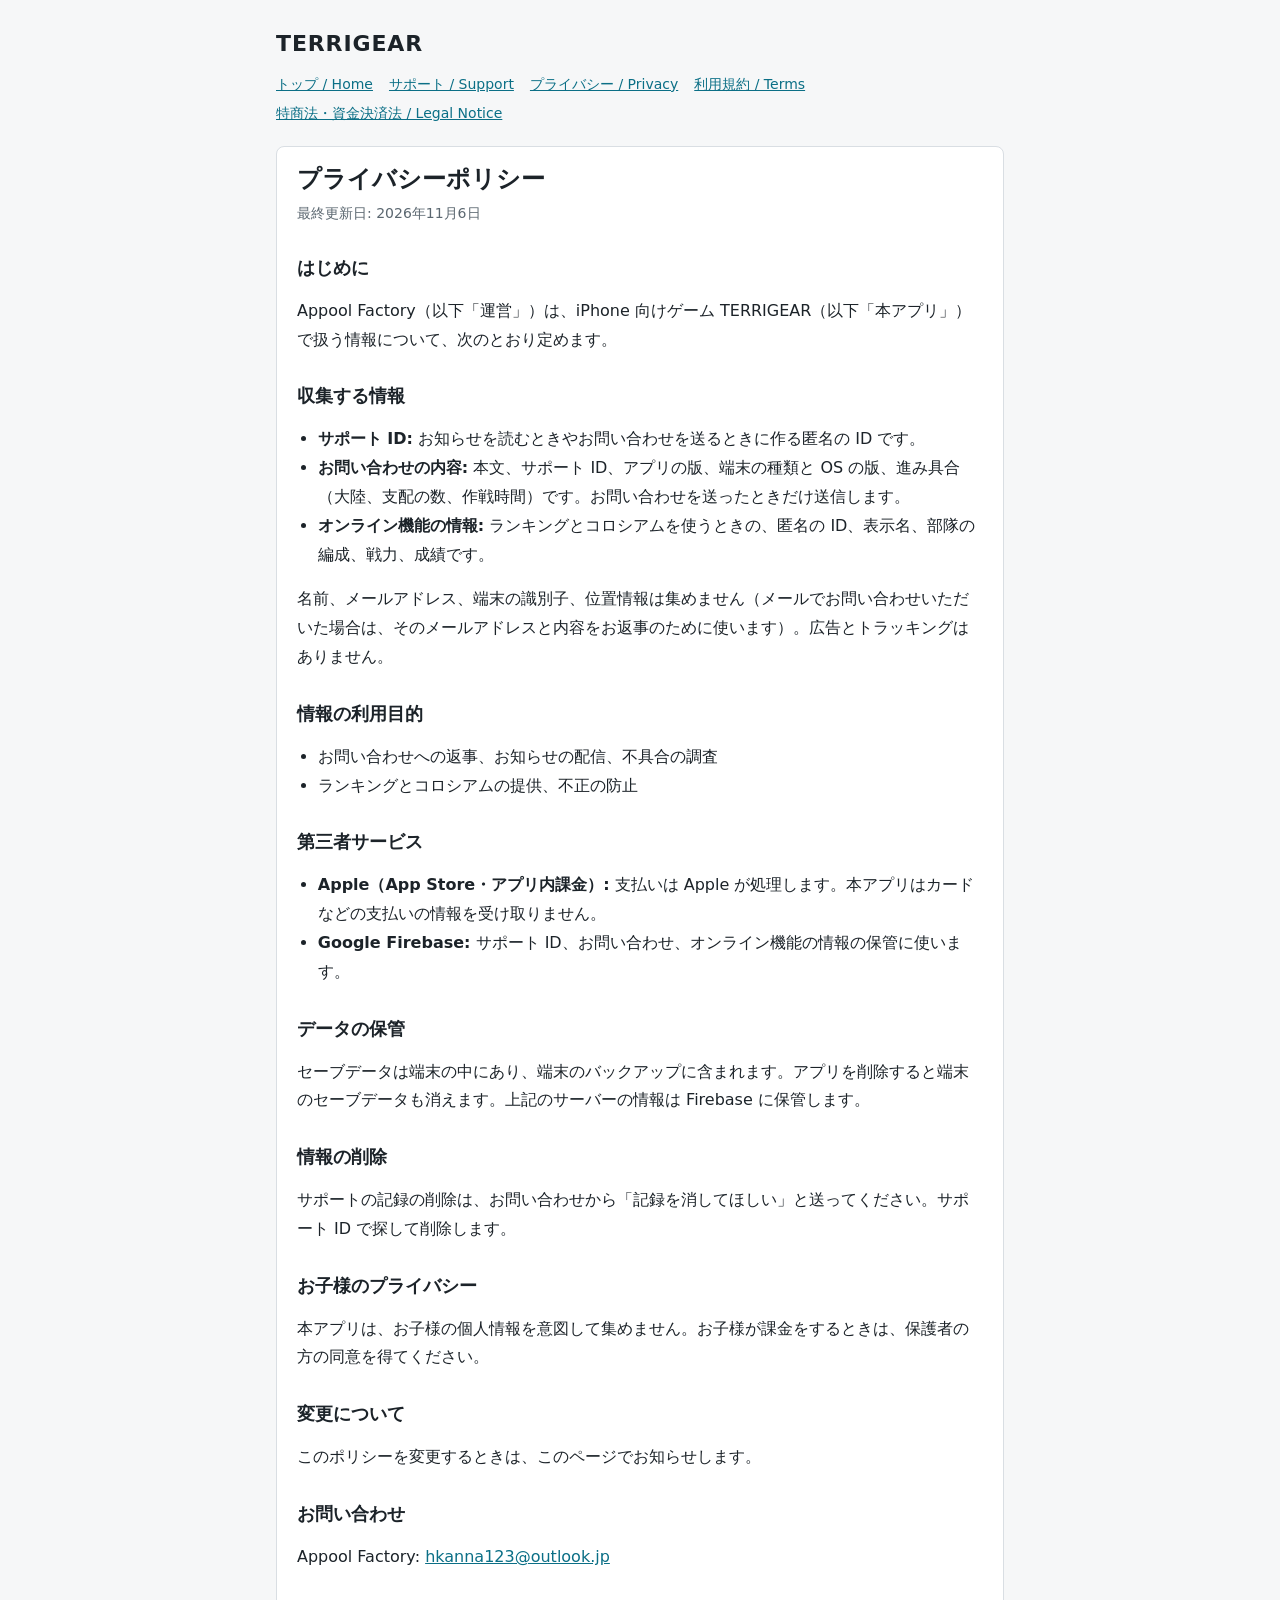
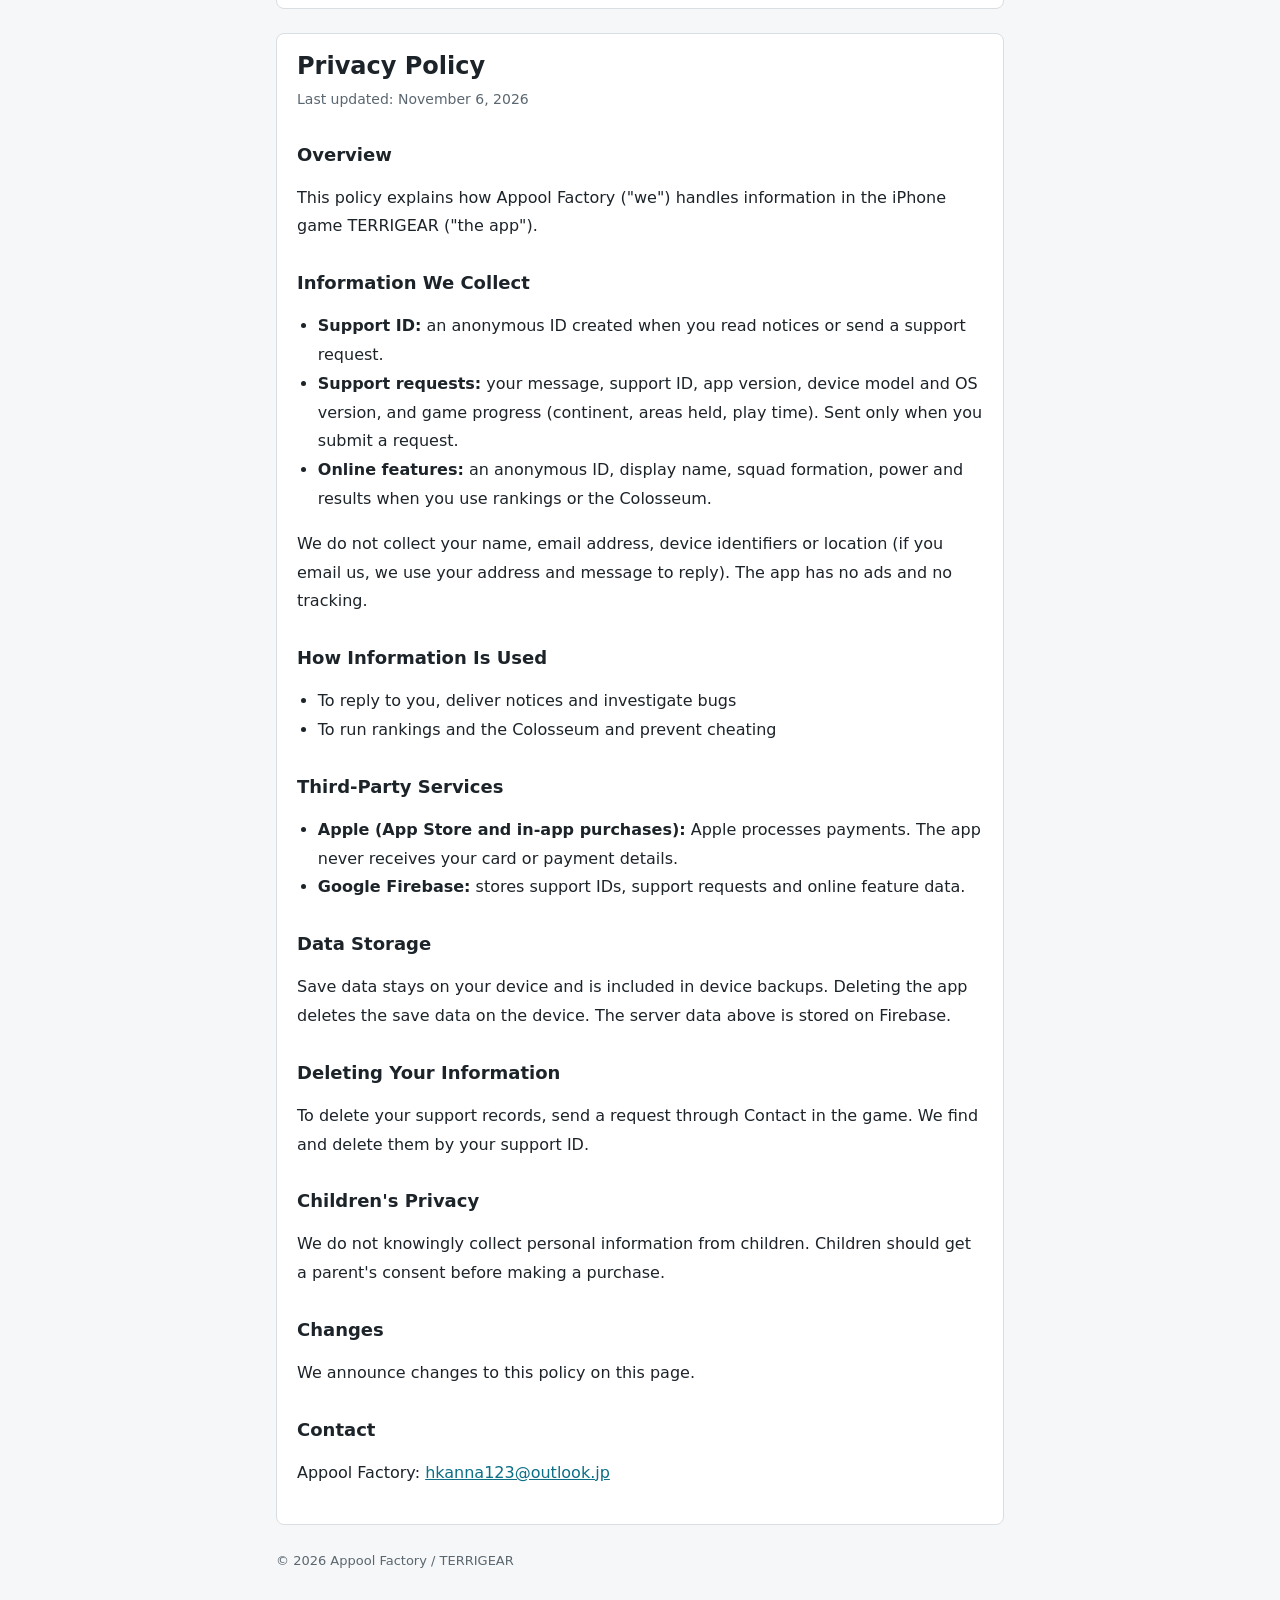
==== privacy.html @ 7643accd "Add privacy policy page in Japanese and English" ====
<!doctype html>
<html lang="ja">
<head>
<meta charset="utf-8">
<meta name="viewport" content="width=device-width, initial-scale=1">
<title>プライバシーポリシー | TERRIGEAR</title>
<link rel="stylesheet" href="style.css">
</head>
<body>
<header>
<a class="brand" href="index.html">TERRIGEAR</a>
<nav><a href="index.html">トップ / Home</a><a href="support.html">サポート / Support</a><a href="privacy.html">プライバシー / Privacy</a><a href="terms.html">利用規約 / Terms</a><a href="commerce.html">特商法・資金決済法 / Legal Notice</a></nav>
</header>
<main>
<section class="lang" lang="ja">
<h1>プライバシーポリシー</h1>
<p class="updated">最終更新日: 2026年11月6日</p>
<h2>はじめに</h2>
<p>Appool Factory（以下「運営」）は、iPhone 向けゲーム TERRIGEAR（以下「本アプリ」）で扱う情報について、次のとおり定めます。</p>
<h2>収集する情報</h2>
<ul>
<li><strong>サポート ID:</strong> お知らせを読むときやお問い合わせを送るときに作る匿名の ID です。</li>
<li><strong>お問い合わせの内容:</strong> 本文、サポート ID、アプリの版、端末の種類と OS の版、進み具合（大陸、支配の数、作戦時間）です。お問い合わせを送ったときだけ送信します。</li>
<li><strong>オンライン機能の情報:</strong> ランキングとコロシアムを使うときの、匿名の ID、表示名、部隊の編成、戦力、成績です。</li>
</ul>
<p>名前、メールアドレス、端末の識別子、位置情報は集めません（メールでお問い合わせいただいた場合は、そのメールアドレスと内容をお返事のために使います）。広告とトラッキングはありません。</p>
<h2>情報の利用目的</h2>
<ul>
<li>お問い合わせへの返事、お知らせの配信、不具合の調査</li>
<li>ランキングとコロシアムの提供、不正の防止</li>
</ul>
<h2>第三者サービス</h2>
<ul>
<li><strong>Apple（App Store・アプリ内課金）:</strong> 支払いは Apple が処理します。本アプリはカードなどの支払いの情報を受け取りません。</li>
<li><strong>Google Firebase:</strong> サポート ID、お問い合わせ、オンライン機能の情報の保管に使います。</li>
</ul>
<h2>データの保管</h2>
<p>セーブデータは端末の中にあり、端末のバックアップに含まれます。アプリを削除すると端末のセーブデータも消えます。上記のサーバーの情報は Firebase に保管します。</p>
<h2>情報の削除</h2>
<p>サポートの記録の削除は、お問い合わせから「記録を消してほしい」と送ってください。サポート ID で探して削除します。</p>
<h2>お子様のプライバシー</h2>
<p>本アプリは、お子様の個人情報を意図して集めません。お子様が課金をするときは、保護者の方の同意を得てください。</p>
<h2>変更について</h2>
<p>このポリシーを変更するときは、このページでお知らせします。</p>
<h2>お問い合わせ</h2>
<p>Appool Factory: <a href="mailto:hkanna123@outlook.jp">hkanna123@outlook.jp</a></p>
</section>
<section class="lang" lang="en">
<h1>Privacy Policy</h1>
<p class="updated">Last updated: November 6, 2026</p>
<h2>Overview</h2>
<p>This policy explains how Appool Factory ("we") handles information in the iPhone game TERRIGEAR ("the app").</p>
<h2>Information We Collect</h2>
<ul>
<li><strong>Support ID:</strong> an anonymous ID created when you read notices or send a support request.</li>
<li><strong>Support requests:</strong> your message, support ID, app version, device model and OS version, and game progress (continent, areas held, play time). Sent only when you submit a request.</li>
<li><strong>Online features:</strong> an anonymous ID, display name, squad formation, power and results when you use rankings or the Colosseum.</li>
</ul>
<p>We do not collect your name, email address, device identifiers or location (if you email us, we use your address and message to reply). The app has no ads and no tracking.</p>
<h2>How Information Is Used</h2>
<ul>
<li>To reply to you, deliver notices and investigate bugs</li>
<li>To run rankings and the Colosseum and prevent cheating</li>
</ul>
<h2>Third-Party Services</h2>
<ul>
<li><strong>Apple (App Store and in-app purchases):</strong> Apple processes payments. The app never receives your card or payment details.</li>
<li><strong>Google Firebase:</strong> stores support IDs, support requests and online feature data.</li>
</ul>
<h2>Data Storage</h2>
<p>Save data stays on your device and is included in device backups. Deleting the app deletes the save data on the device. The server data above is stored on Firebase.</p>
<h2>Deleting Your Information</h2>
<p>To delete your support records, send a request through Contact in the game. We find and delete them by your support ID.</p>
<h2>Children's Privacy</h2>
<p>We do not knowingly collect personal information from children. Children should get a parent's consent before making a purchase.</p>
<h2>Changes</h2>
<p>We announce changes to this policy on this page.</p>
<h2>Contact</h2>
<p>Appool Factory: <a href="mailto:hkanna123@outlook.jp">hkanna123@outlook.jp</a></p>
</section>
</main>
<footer>© 2026 Appool Factory / TERRIGEAR</footer>
</body>
</html>
---- style.css ----
:root { --bg: #f6f7f8; --panel: #ffffff; --ink: #1c2329; --muted: #5b6770; --line: #d9dee3; --accent: #0b6f86; color-scheme: light dark; }
@media (prefers-color-scheme: dark) { :root { --bg: #12171c; --panel: #1b2229; --ink: #e6ebef; --muted: #9aa8b4; --line: #303b45; --accent: #5fd3e6; } }
* { box-sizing: border-box; }
body { margin: 0; background: var(--bg); color: var(--ink); font: 16px/1.8 "Hiragino Sans", "Yu Gothic", "Noto Sans JP", system-ui, sans-serif; }
header, main, footer { max-width: 760px; margin: 0 auto; padding: 0 16px; }
header { padding-top: 24px; }
.brand { font-weight: 700; font-size: 22px; letter-spacing: .04em; color: var(--ink); text-decoration: none; }
nav { display: flex; flex-wrap: wrap; gap: 4px 16px; margin: 8px 0 20px; font-size: 14px; }
a { color: var(--accent); }
h1 { font-size: 24px; line-height: 1.4; margin: 8px 0 4px; }
h2 { font-size: 18px; line-height: 1.5; margin: 28px 0 6px; }
.updated { color: var(--muted); font-size: 14px; margin: 0 0 16px; }
section.lang { background: var(--panel); border: 1px solid var(--line); border-radius: 8px; padding: 8px 20px 20px; margin-bottom: 24px; }
ul, ol { padding-left: 1.3em; }
table { width: 100%; border-collapse: collapse; font-size: 15px; margin: 8px 0 16px; }
th, td { border: 1px solid var(--line); padding: 8px 10px; text-align: left; vertical-align: top; }
th { width: 34%; font-weight: 600; }
footer { color: var(--muted); font-size: 13px; padding-bottom: 32px; }
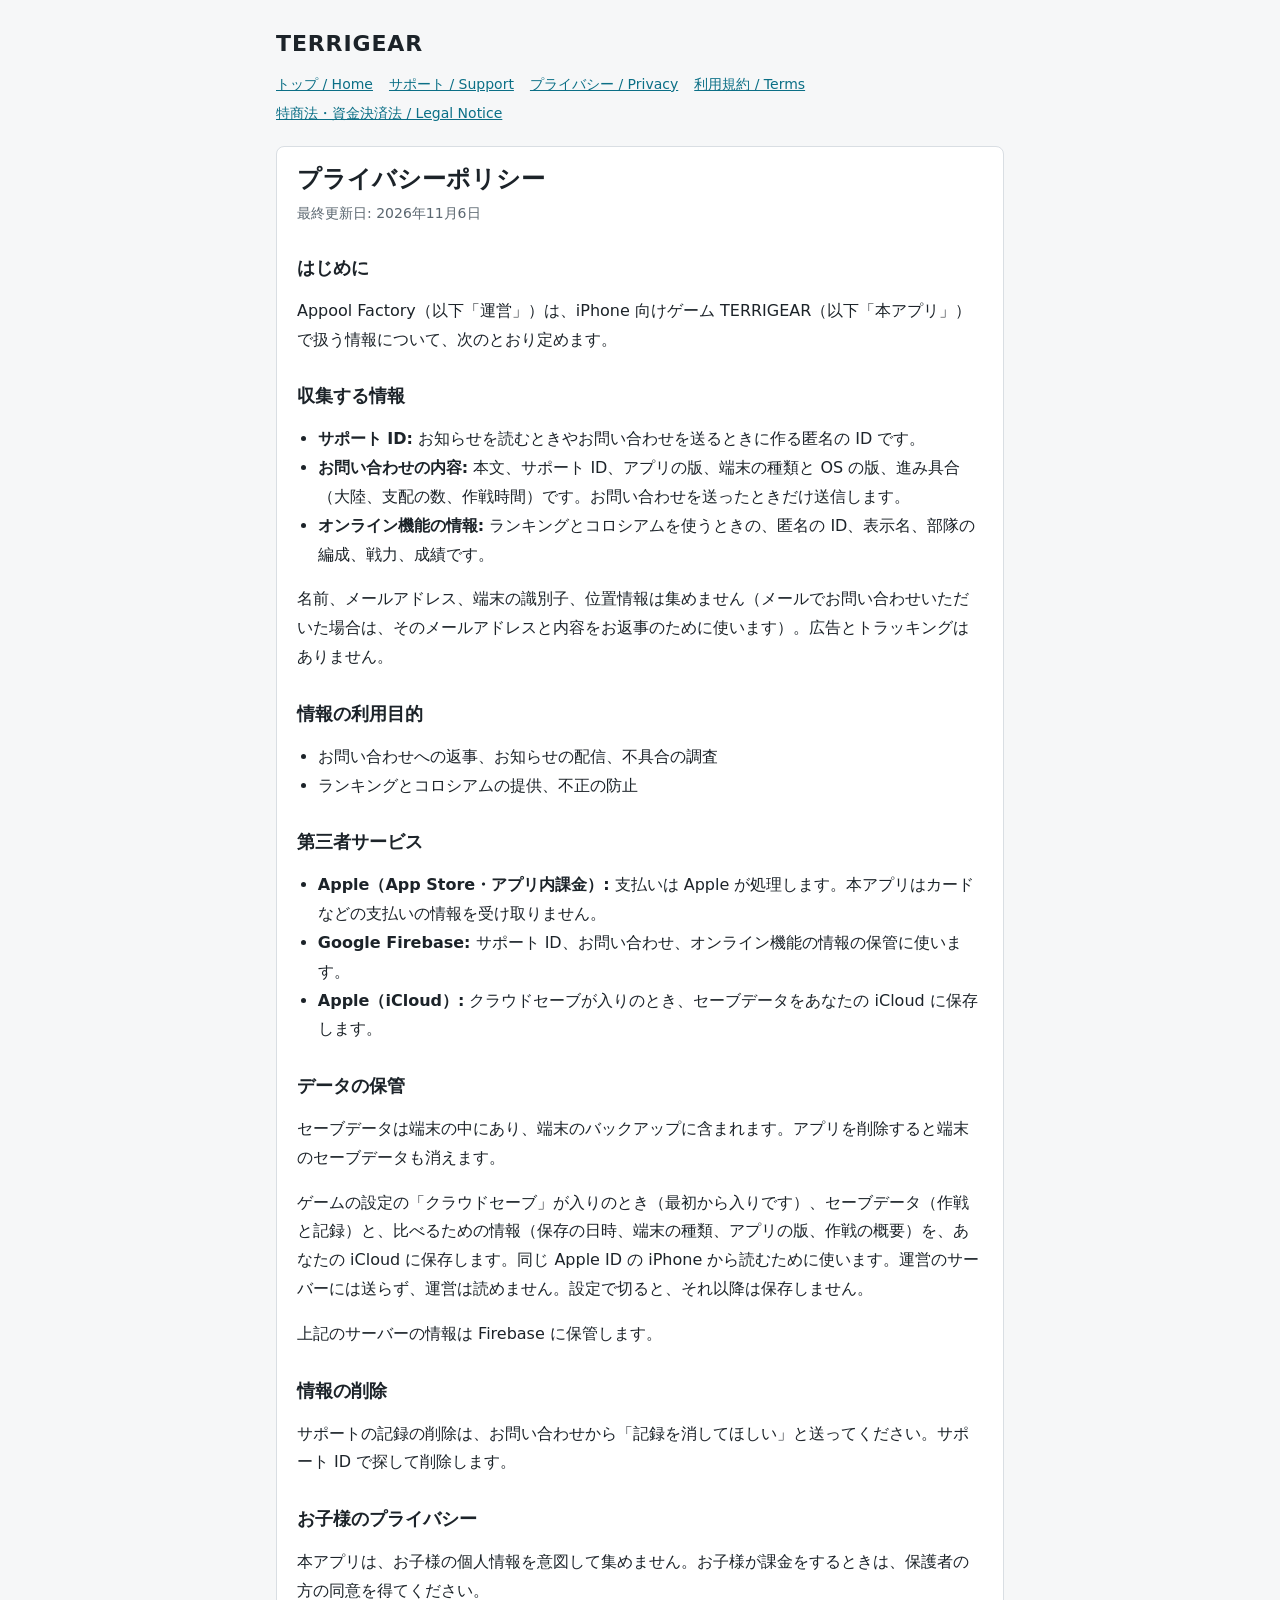
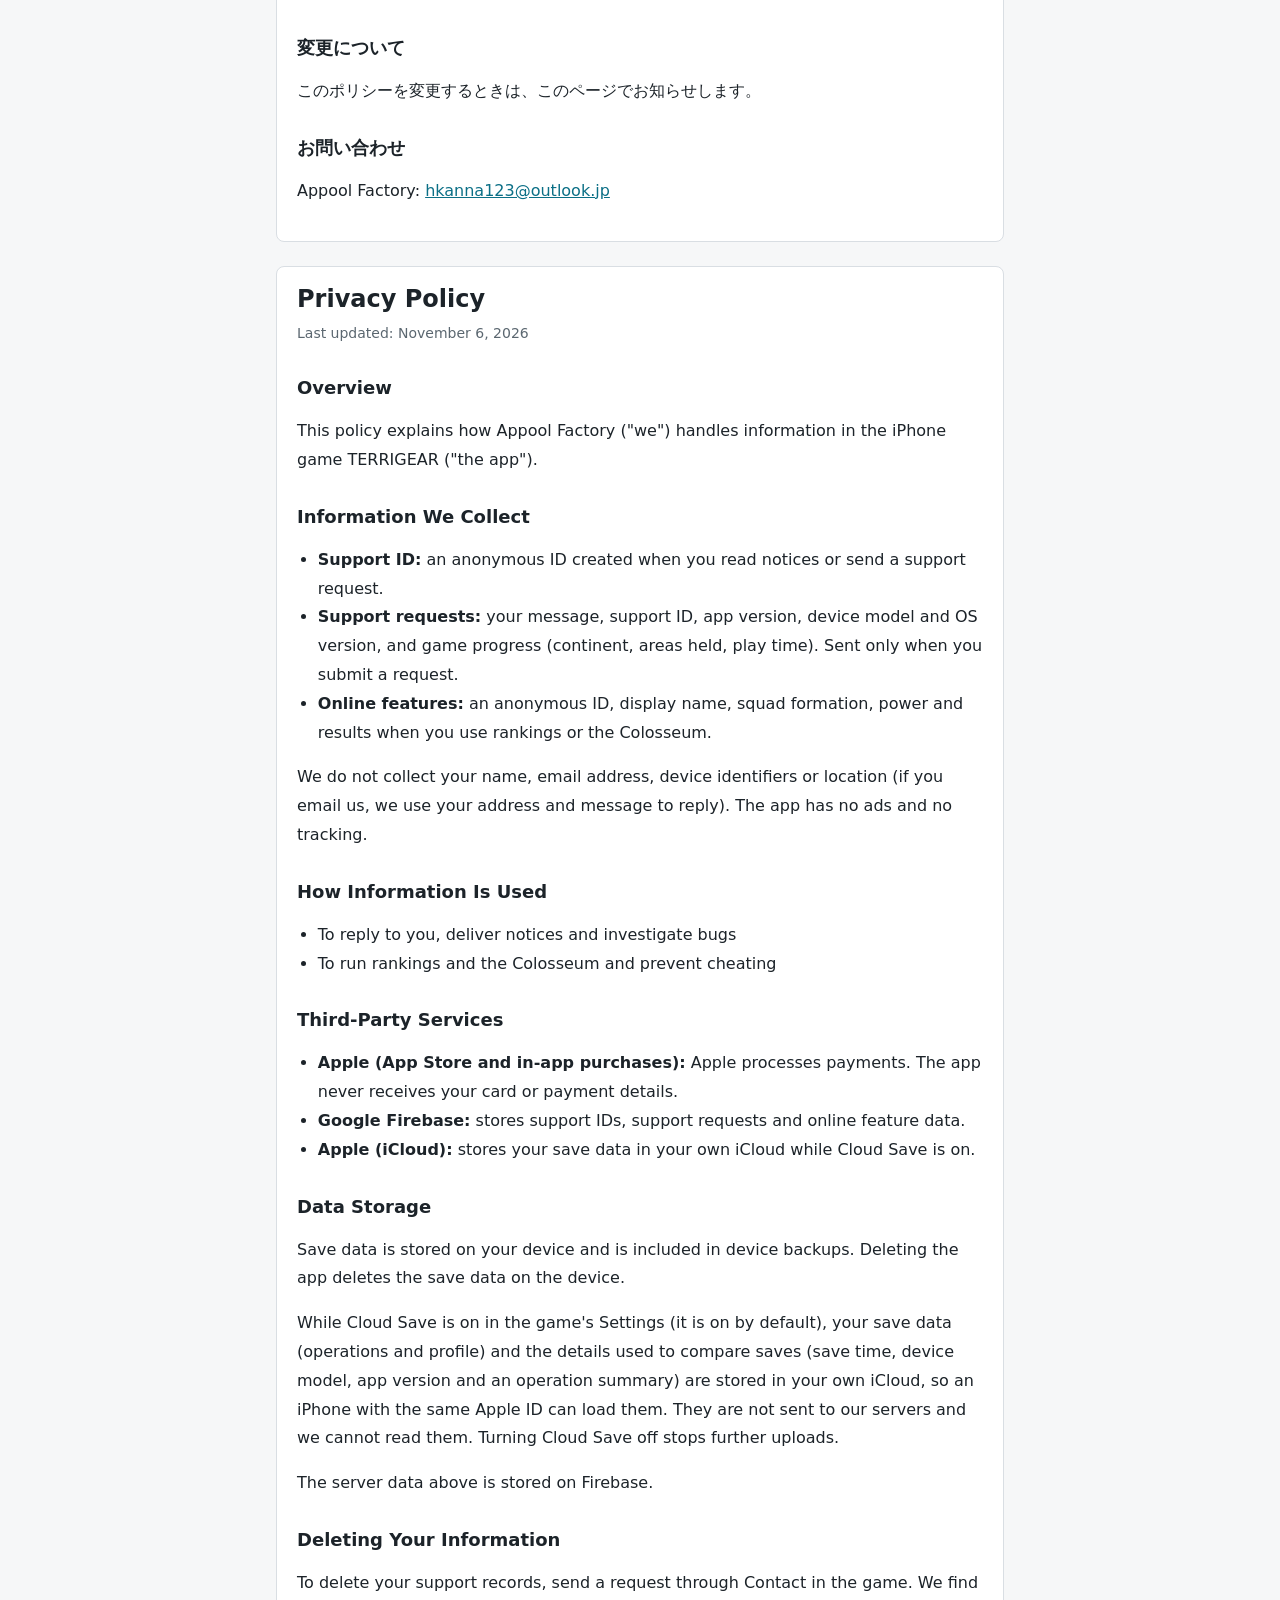
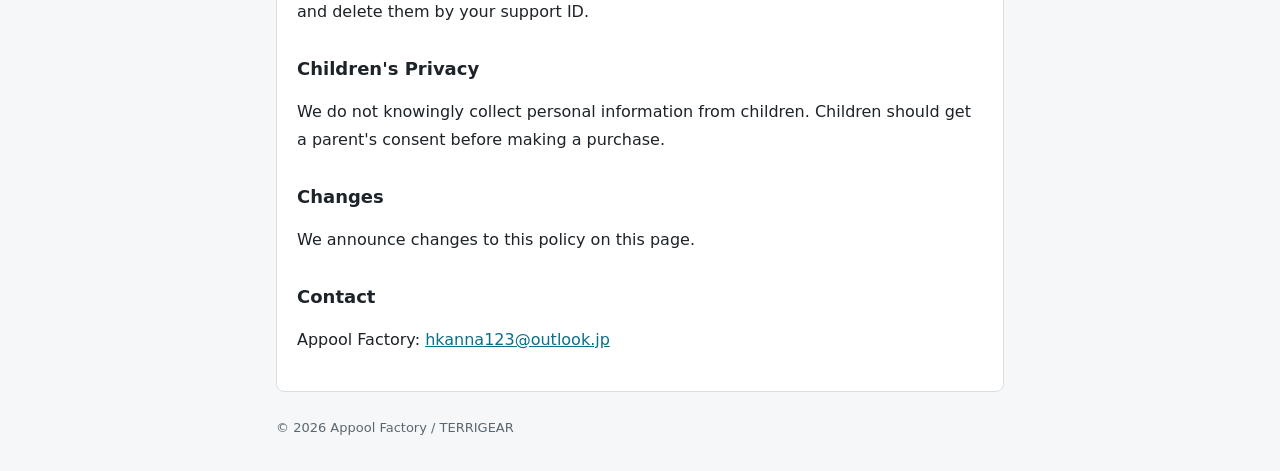
==== commit 34b89937: "Add iCloud save data information to privacy policy Updated privacy policy to include iCloud save dat" ====
--- a/privacy.html
+++ b/privacy.html
@@ -33,9 +33,12 @@
 <ul>
 <li><strong>Apple（App Store・アプリ内課金）:</strong> 支払いは Apple が処理します。本アプリはカードなどの支払いの情報を受け取りません。</li>
 <li><strong>Google Firebase:</strong> サポート ID、お問い合わせ、オンライン機能の情報の保管に使います。</li>
+<li><strong>Apple（iCloud）:</strong> クラウドセーブが入りのとき、セーブデータをあなたの iCloud に保存します。</li>
 </ul>
 <h2>データの保管</h2>
-<p>セーブデータは端末の中にあり、端末のバックアップに含まれます。アプリを削除すると端末のセーブデータも消えます。上記のサーバーの情報は Firebase に保管します。</p>
+<p>セーブデータは端末の中にあり、端末のバックアップに含まれます。アプリを削除すると端末のセーブデータも消えます。</p>
+<p>ゲームの設定の「クラウドセーブ」が入りのとき（最初から入りです）、セーブデータ（作戦と記録）と、比べるための情報（保存の日時、端末の種類、アプリの版、作戦の概要）を、あなたの iCloud に保存します。同じ Apple ID の iPhone から読むために使います。運営のサーバーには送らず、運営は読めません。設定で切ると、それ以降は保存しません。</p>
+<p>上記のサーバーの情報は Firebase に保管します。</p>
 <h2>情報の削除</h2>
 <p>サポートの記録の削除は、お問い合わせから「記録を消してほしい」と送ってください。サポート ID で探して削除します。</p>
 <h2>お子様のプライバシー</h2>
@@ -66,9 +69,12 @@
 <ul>
 <li><strong>Apple (App Store and in-app purchases):</strong> Apple processes payments. The app never receives your card or payment details.</li>
 <li><strong>Google Firebase:</strong> stores support IDs, support requests and online feature data.</li>
+<li><strong>Apple (iCloud):</strong> stores your save data in your own iCloud while Cloud Save is on.</li>
 </ul>
 <h2>Data Storage</h2>
-<p>Save data stays on your device and is included in device backups. Deleting the app deletes the save data on the device. The server data above is stored on Firebase.</p>
+<p>Save data is stored on your device and is included in device backups. Deleting the app deletes the save data on the device.</p>
+<p>While Cloud Save is on in the game's Settings (it is on by default), your save data (operations and profile) and the details used to compare saves (save time, device model, app version and an operation summary) are stored in your own iCloud, so an iPhone with the same Apple ID can load them. They are not sent to our servers and we cannot read them. Turning Cloud Save off stops further uploads.</p>
+<p>The server data above is stored on Firebase.</p>
 <h2>Deleting Your Information</h2>
 <p>To delete your support records, send a request through Contact in the game. We find and delete them by your support ID.</p>
 <h2>Children's Privacy</h2>
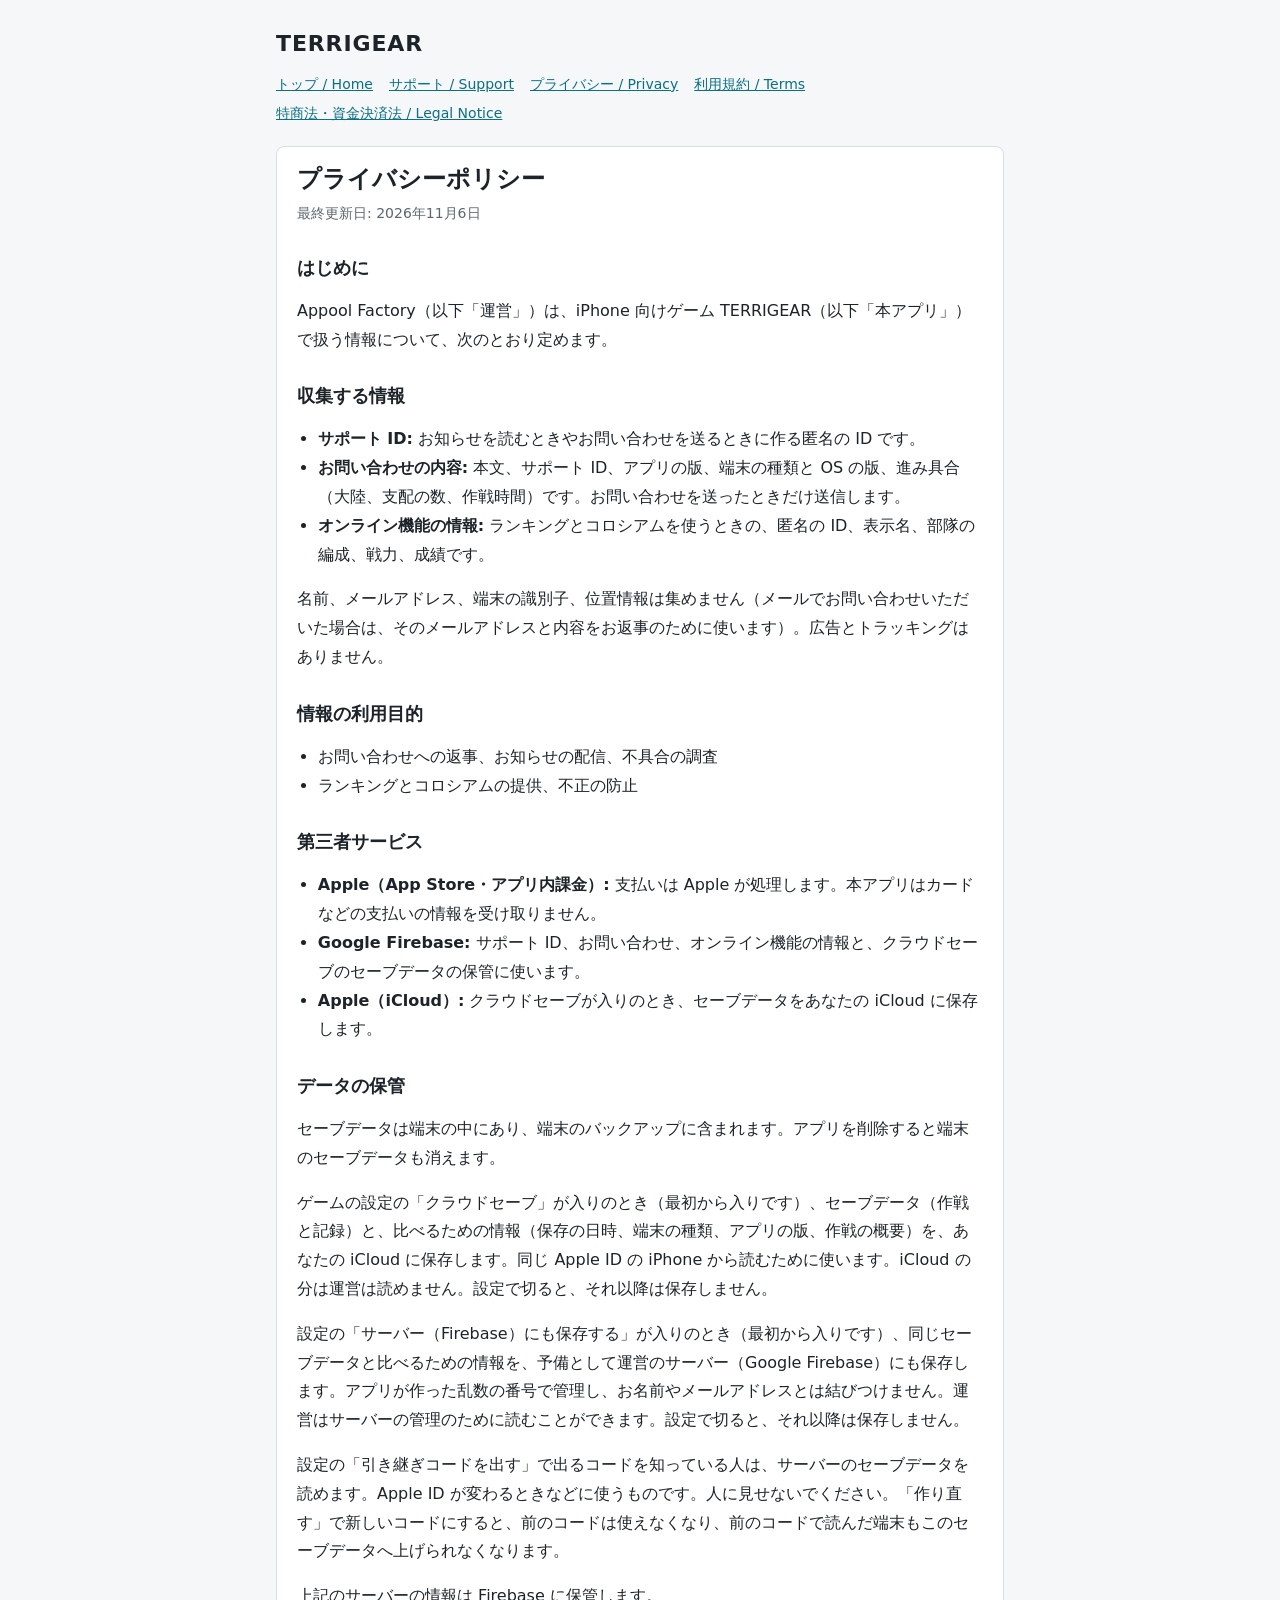
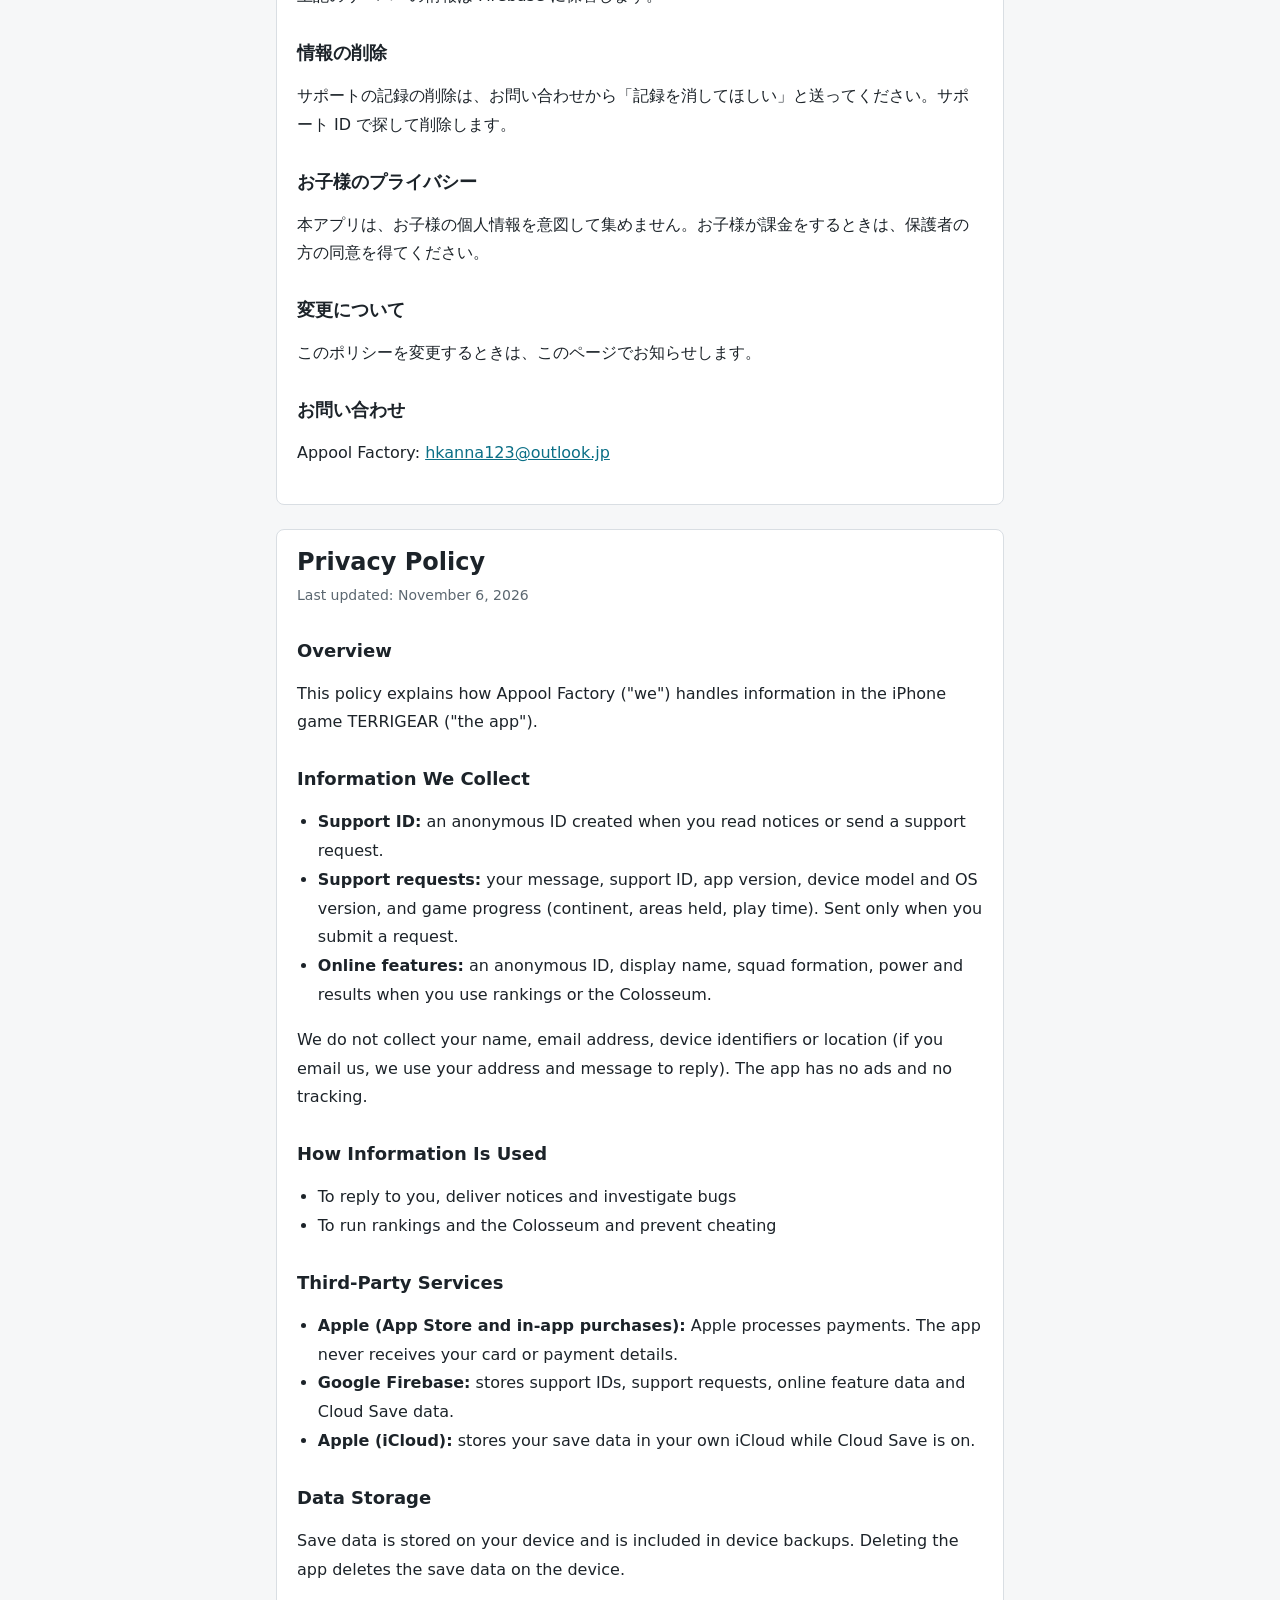
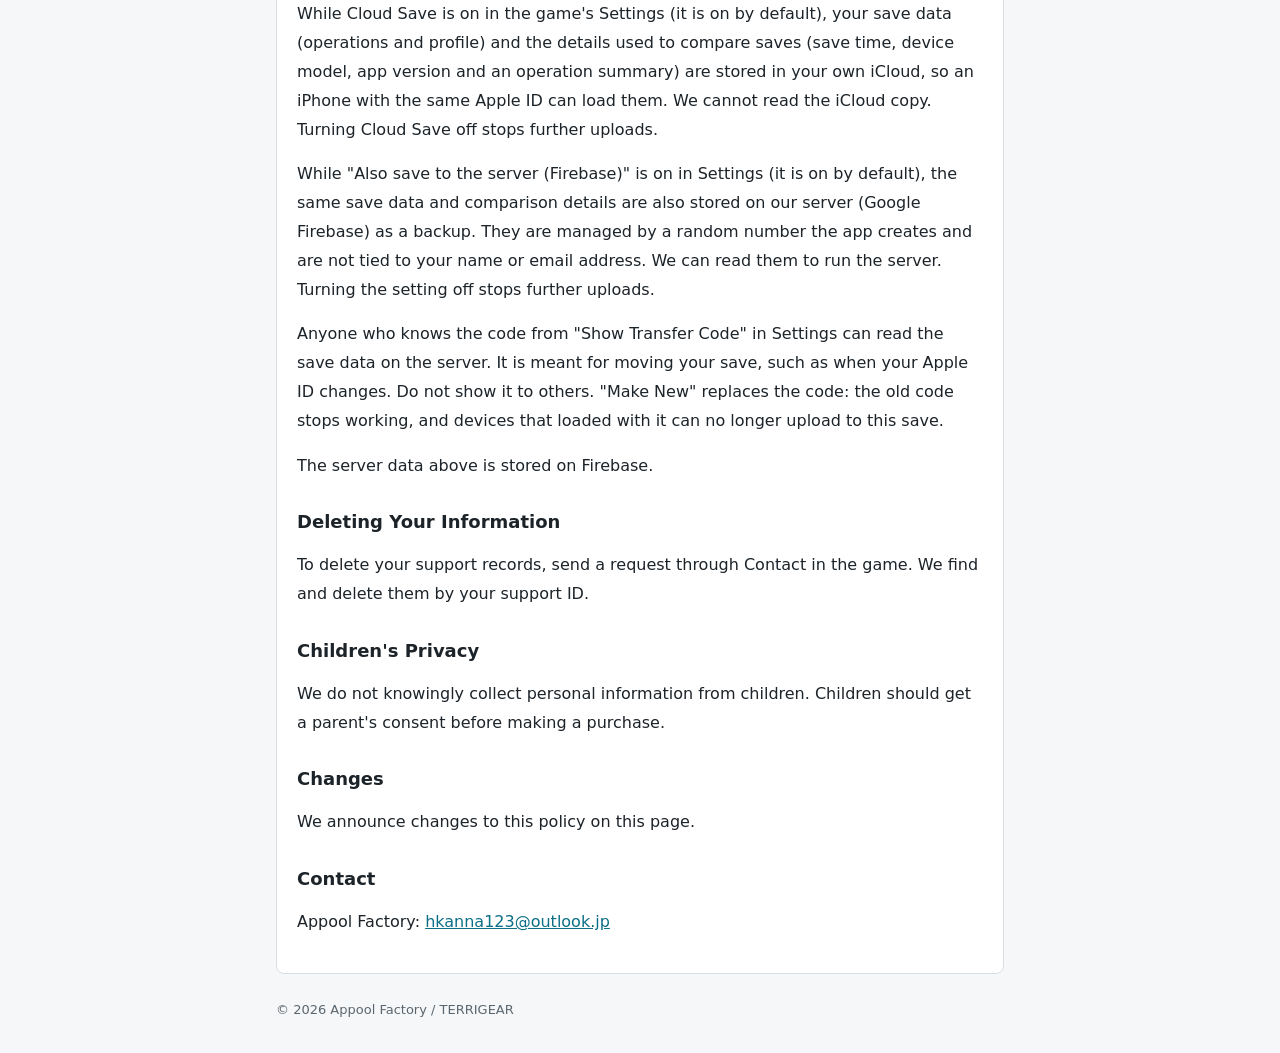
==== commit 7cad870c: "Update privacy policy for clarity and details" ====
--- a/privacy.html
+++ b/privacy.html
@@ -32,12 +32,14 @@
 <h2>第三者サービス</h2>
 <ul>
 <li><strong>Apple（App Store・アプリ内課金）:</strong> 支払いは Apple が処理します。本アプリはカードなどの支払いの情報を受け取りません。</li>
-<li><strong>Google Firebase:</strong> サポート ID、お問い合わせ、オンライン機能の情報の保管に使います。</li>
+<li><strong>Google Firebase:</strong> サポート ID、お問い合わせ、オンライン機能の情報と、クラウドセーブのセーブデータの保管に使います。</li>
 <li><strong>Apple（iCloud）:</strong> クラウドセーブが入りのとき、セーブデータをあなたの iCloud に保存します。</li>
 </ul>
 <h2>データの保管</h2>
 <p>セーブデータは端末の中にあり、端末のバックアップに含まれます。アプリを削除すると端末のセーブデータも消えます。</p>
-<p>ゲームの設定の「クラウドセーブ」が入りのとき（最初から入りです）、セーブデータ（作戦と記録）と、比べるための情報（保存の日時、端末の種類、アプリの版、作戦の概要）を、あなたの iCloud に保存します。同じ Apple ID の iPhone から読むために使います。運営のサーバーには送らず、運営は読めません。設定で切ると、それ以降は保存しません。</p>
+<p>ゲームの設定の「クラウドセーブ」が入りのとき（最初から入りです）、セーブデータ（作戦と記録）と、比べるための情報（保存の日時、端末の種類、アプリの版、作戦の概要）を、あなたの iCloud に保存します。同じ Apple ID の iPhone から読むために使います。iCloud の分は運営は読めません。設定で切ると、それ以降は保存しません。</p>
+<p>設定の「サーバー（Firebase）にも保存する」が入りのとき（最初から入りです）、同じセーブデータと比べるための情報を、予備として運営のサーバー（Google Firebase）にも保存します。アプリが作った乱数の番号で管理し、お名前やメールアドレスとは結びつけません。運営はサーバーの管理のために読むことができます。設定で切ると、それ以降は保存しません。</p>
+<p>設定の「引き継ぎコードを出す」で出るコードを知っている人は、サーバーのセーブデータを読めます。Apple ID が変わるときなどに使うものです。人に見せないでください。「作り直す」で新しいコードにすると、前のコードは使えなくなり、前のコードで読んだ端末もこのセーブデータへ上げられなくなります。</p>
 <p>上記のサーバーの情報は Firebase に保管します。</p>
 <h2>情報の削除</h2>
 <p>サポートの記録の削除は、お問い合わせから「記録を消してほしい」と送ってください。サポート ID で探して削除します。</p>
@@ -68,12 +70,14 @@
 <h2>Third-Party Services</h2>
 <ul>
 <li><strong>Apple (App Store and in-app purchases):</strong> Apple processes payments. The app never receives your card or payment details.</li>
-<li><strong>Google Firebase:</strong> stores support IDs, support requests and online feature data.</li>
+<li><strong>Google Firebase:</strong> stores support IDs, support requests, online feature data and Cloud Save data.</li>
 <li><strong>Apple (iCloud):</strong> stores your save data in your own iCloud while Cloud Save is on.</li>
 </ul>
 <h2>Data Storage</h2>
 <p>Save data is stored on your device and is included in device backups. Deleting the app deletes the save data on the device.</p>
-<p>While Cloud Save is on in the game's Settings (it is on by default), your save data (operations and profile) and the details used to compare saves (save time, device model, app version and an operation summary) are stored in your own iCloud, so an iPhone with the same Apple ID can load them. They are not sent to our servers and we cannot read them. Turning Cloud Save off stops further uploads.</p>
+<p>While Cloud Save is on in the game's Settings (it is on by default), your save data (operations and profile) and the details used to compare saves (save time, device model, app version and an operation summary) are stored in your own iCloud, so an iPhone with the same Apple ID can load them. We cannot read the iCloud copy. Turning Cloud Save off stops further uploads.</p>
+<p>While "Also save to the server (Firebase)" is on in Settings (it is on by default), the same save data and comparison details are also stored on our server (Google Firebase) as a backup. They are managed by a random number the app creates and are not tied to your name or email address. We can read them to run the server. Turning the setting off stops further uploads.</p>
+<p>Anyone who knows the code from "Show Transfer Code" in Settings can read the save data on the server. It is meant for moving your save, such as when your Apple ID changes. Do not show it to others. "Make New" replaces the code: the old code stops working, and devices that loaded with it can no longer upload to this save.</p>
 <p>The server data above is stored on Firebase.</p>
 <h2>Deleting Your Information</h2>
 <p>To delete your support records, send a request through Contact in the game. We find and delete them by your support ID.</p>
